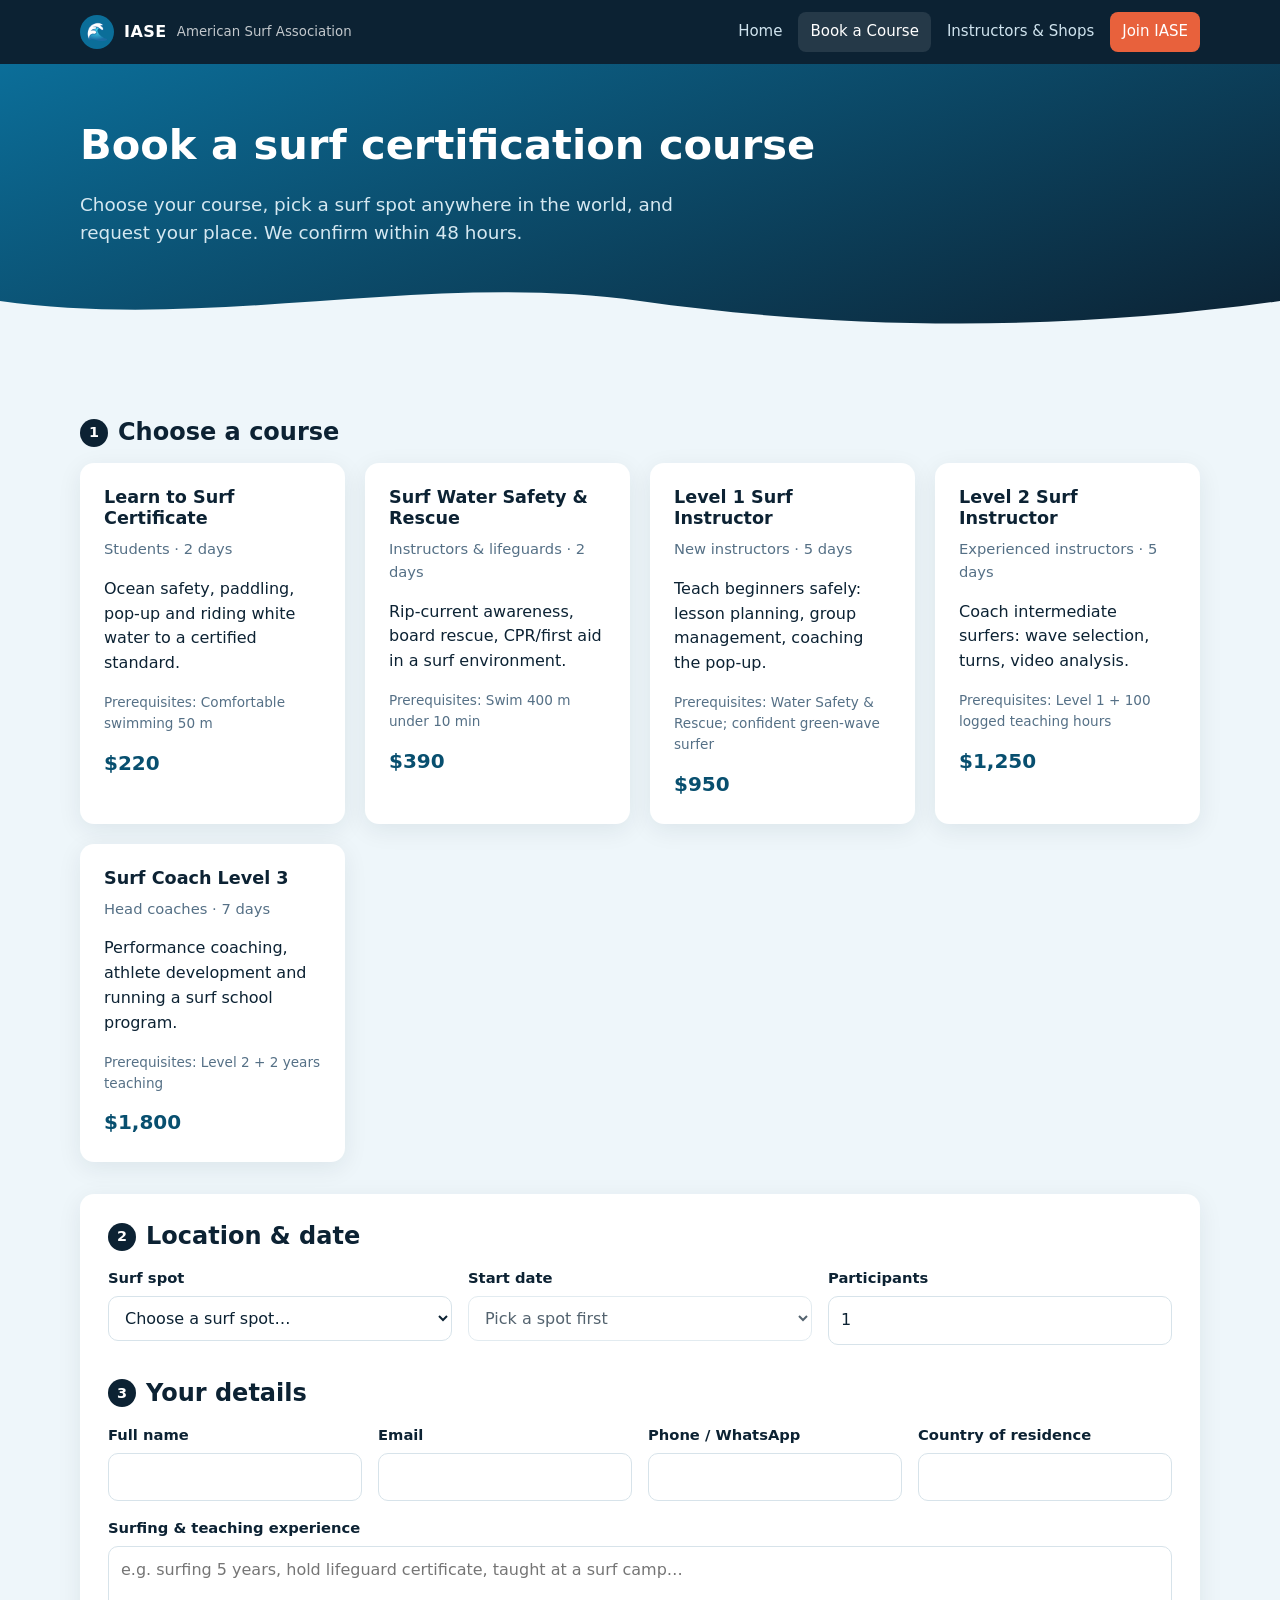
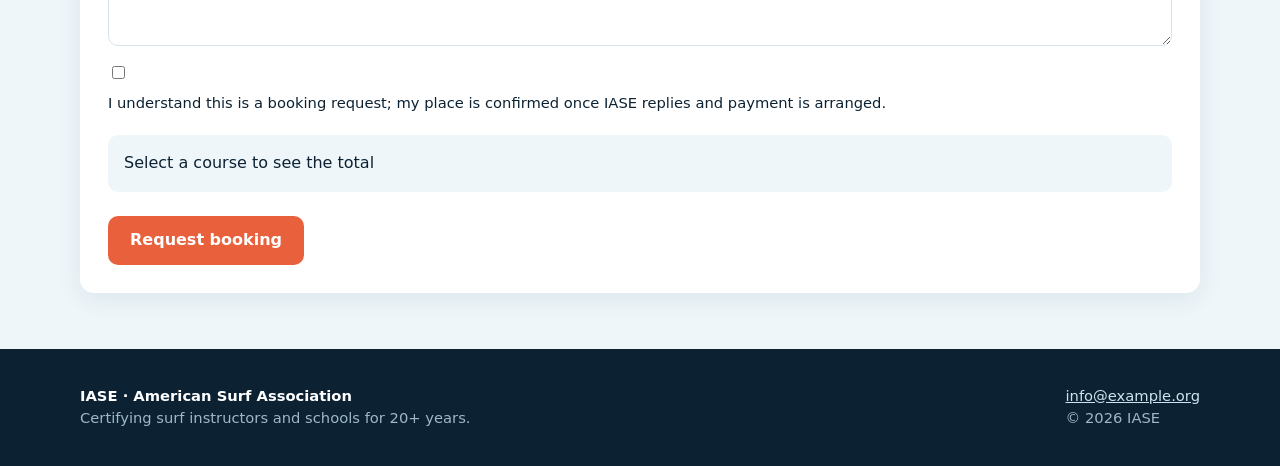
==== courses.html @ b3099d08 "Add IASE website: course booking, global directory, join forms Static site with certification course" ====
<!doctype html>
<html lang="en">
<head>
  <meta charset="utf-8">
  <meta name="viewport" content="width=device-width, initial-scale=1">
  <title>Book a Course · IASE</title>
  <meta name="description" content="Book an IASE surf certification course at surf spots worldwide.">
  <link rel="stylesheet" href="css/styles.css">
</head>
<body data-page="courses">
  <header class="site-header" id="site-header"></header>

  <main>
    <div class="hero page-hero">
      <div class="container">
        <h1>Book a surf certification course</h1>
        <p>Choose your course, pick a surf spot anywhere in the world, and request your place. We confirm within 48 hours.</p>
      </div>
    </div>

    <section>
      <div class="container">
        <form id="booking-form" novalidate>
          <h2 class="step-title"><span>1</span> Choose a course</h2>
          <div class="grid" id="course-list"></div>

          <div class="form-card" style="margin-top:32px">
            <h2 class="step-title" style="margin-top:0"><span>2</span> Location &amp; date</h2>
            <div class="form-grid">
              <div class="field">
                <label for="spot">Surf spot</label>
                <select id="spot" name="spot" required></select>
                <span class="hint" id="spot-info"></span>
              </div>
              <div class="field">
                <label for="session">Start date</label>
                <select id="session" name="session" required></select>
              </div>
              <div class="field">
                <label for="participants">Participants</label>
                <input id="participants" name="participants" type="number" min="1" max="12" value="1" required>
              </div>
            </div>

            <h2 class="step-title"><span>3</span> Your details</h2>
            <div class="form-grid">
              <div class="field"><label for="name">Full name</label><input id="name" name="name" autocomplete="name" required></div>
              <div class="field"><label for="email">Email</label><input id="email" name="email" type="email" autocomplete="email" required></div>
              <div class="field"><label for="phone">Phone / WhatsApp</label><input id="phone" name="phone" type="tel" autocomplete="tel"></div>
              <div class="field"><label for="country">Country of residence</label><input id="country" name="country" autocomplete="country-name" required></div>
              <div class="field full"><label for="experience">Surfing &amp; teaching experience</label><textarea id="experience" name="experience" placeholder="e.g. surfing 5 years, hold lifeguard certificate, taught at a surf camp…"></textarea></div>
              <label class="check field full"><input type="checkbox" name="agree" value="yes" required> I understand this is a booking request; my place is confirmed once IASE replies and payment is arranged.</label>
            </div>

            <div class="summary">
              <div id="summary-text"></div>
              <div class="price" id="summary-total"></div>
            </div>
            <div class="btn-row"><button class="btn btn-primary" type="submit">Request booking</button></div>
            <div class="form-result" id="form-result" aria-live="polite"></div>
          </div>
        </form>
      </div>
    </section>
  </main>

  <footer class="site-footer" id="site-footer"></footer>
  <script src="js/config.js"></script>
  <script src="data/data.js"></script>
  <script src="js/app.js"></script>
</body>
</html>
---- css/styles.css ----
:root {
  --ink: #0c2233;
  --muted: #557086;
  --ocean: #0b6e99;
  --ocean-dark: #084f6f;
  --sand: #f6efe3;
  --foam: #eef6fa;
  --coral: #e8613c;
  --line: #d7e3ea;
  --card: #ffffff;
  --radius: 14px;
  --shadow: 0 6px 24px rgba(12, 34, 51, 0.08);
}

* { box-sizing: border-box; }
html { scroll-behavior: smooth; }
body {
  margin: 0;
  font-family: "Inter", system-ui, -apple-system, "Segoe UI", Roboto, sans-serif;
  color: var(--ink);
  background: var(--foam);
  line-height: 1.55;
}
a { color: var(--ocean); }
img { max-width: 100%; }
h1, h2, h3 { line-height: 1.2; margin: 0 0 .5em; }
.container { width: min(1120px, 100% - 32px); margin-inline: auto; }

/* Header */
.site-header { background: var(--ink); color: #fff; position: sticky; top: 0; z-index: 1000; }
.site-header .container { display: flex; align-items: center; justify-content: space-between; gap: 16px; min-height: 64px; flex-wrap: wrap; }
.brand { color: #fff; text-decoration: none; font-weight: 800; letter-spacing: .5px; display: flex; align-items: center; gap: 10px; }
.brand small { font-weight: 400; opacity: .75; letter-spacing: 0; }
.brand-mark { width: 34px; height: 34px; border-radius: 50%; background: var(--ocean); display: grid; place-items: center; font-size: 18px; }
.nav { display: flex; gap: 4px; flex-wrap: wrap; }
.nav a { color: #cfe3ee; text-decoration: none; padding: 8px 12px; border-radius: 8px; font-size: 15px; }
.nav a:hover, .nav a[aria-current="page"] { background: rgba(255,255,255,.1); color: #fff; }
.nav a.cta { background: var(--coral); color: #fff; }

/* Hero */
.hero { background: linear-gradient(160deg, #0b6e99 0%, #0c2233 100%); color: #fff; padding: 88px 0 72px; position: relative; overflow: hidden; }
.hero::after { content: ""; position: absolute; left: 0; right: 0; bottom: -1px; height: 60px;
  background: url("data:image/svg+xml,%3Csvg xmlns='http://www.w3.org/2000/svg' viewBox='0 0 1440 60' preserveAspectRatio='none'%3E%3Cpath d='M0 30 C240 60 480 0 720 30 S1200 60 1440 30 V60 H0Z' fill='%23eef6fa'/%3E%3C/svg%3E") no-repeat bottom/100% 100%; }
.hero h1 { font-size: clamp(2rem, 5vw, 3.4rem); max-width: 760px; }
.hero p { font-size: 1.15rem; max-width: 640px; color: #d5e8f1; }
.page-hero { padding: 56px 0 64px; }
.page-hero h1 { font-size: clamp(1.8rem, 4vw, 2.6rem); }

.btn { display: inline-block; border: 0; cursor: pointer; padding: 12px 22px; border-radius: 10px; font: inherit; font-weight: 600; text-decoration: none; }
.btn-primary { background: var(--coral); color: #fff; }
.btn-primary:hover { filter: brightness(1.08); }
.btn-ghost { background: rgba(255,255,255,.12); color: #fff; }
.btn-outline { background: transparent; color: var(--ocean); border: 1.5px solid var(--ocean); }
.btn:disabled { opacity: .5; cursor: not-allowed; }
.btn-row { display: flex; gap: 12px; flex-wrap: wrap; margin-top: 24px; }

/* Sections & grids */
section { padding: 56px 0; }
.section-head { display: flex; justify-content: space-between; align-items: end; gap: 16px; flex-wrap: wrap; margin-bottom: 24px; }
.section-head p { color: var(--muted); margin: 0; max-width: 620px; }
.grid { display: grid; gap: 20px; grid-template-columns: repeat(auto-fill, minmax(260px, 1fr)); }
.card { background: var(--card); border-radius: var(--radius); box-shadow: var(--shadow); padding: 22px; position: relative; }
.card h3 { font-size: 1.1rem; }
.card .meta { color: var(--muted); font-size: .92rem; }
.card.selectable { cursor: pointer; border: 2px solid transparent; transition: border-color .15s, transform .15s; }
.card.selectable:hover { transform: translateY(-2px); }
.card.selected { border-color: var(--ocean); }
.price { font-weight: 800; font-size: 1.25rem; color: var(--ocean-dark); }
.tags { display: flex; flex-wrap: wrap; gap: 6px; margin-top: 10px; }
.tag { background: var(--foam); color: var(--ocean-dark); border-radius: 999px; padding: 3px 10px; font-size: .8rem; }
.badge-sample { position: absolute; top: 12px; right: 12px; background: #fff4d6; color: #8a5a00; font-size: .7rem; font-weight: 700; padding: 2px 8px; border-radius: 6px; text-transform: uppercase; letter-spacing: .4px; }

.stats { display: grid; grid-template-columns: repeat(auto-fit, minmax(160px, 1fr)); gap: 16px; margin-top: -40px; position: relative; z-index: 2; }
.stat { background: #fff; border-radius: var(--radius); box-shadow: var(--shadow); padding: 20px; text-align: center; }
.stat strong { display: block; font-size: 2rem; color: var(--ocean); }
.stat span { color: var(--muted); font-size: .9rem; }

.band { background: var(--sand); }
.steps { counter-reset: step; display: grid; gap: 16px; grid-template-columns: repeat(auto-fit, minmax(220px, 1fr)); }
.steps .card::before { counter-increment: step; content: counter(step); display: grid; place-items: center; width: 34px; height: 34px; border-radius: 50%; background: var(--ocean); color: #fff; font-weight: 700; margin-bottom: 12px; }

/* Forms */
.form-card { background: #fff; border-radius: var(--radius); box-shadow: var(--shadow); padding: 28px; }
.form-grid { display: grid; gap: 16px; grid-template-columns: repeat(auto-fit, minmax(240px, 1fr)); }
.field { display: flex; flex-direction: column; gap: 6px; }
.field.full { grid-column: 1 / -1; }
label { font-weight: 600; font-size: .92rem; }
input, select, textarea { font: inherit; padding: 11px 12px; border: 1.5px solid var(--line); border-radius: 10px; background: #fff; color: var(--ink); width: 100%; }
input:focus, select:focus, textarea:focus { outline: none; border-color: var(--ocean); box-shadow: 0 0 0 3px rgba(11,110,153,.15); }
textarea { min-height: 100px; resize: vertical; }
.check { display: flex; gap: 10px; align-items: flex-start; font-weight: 400; }
.check input { width: auto; margin-top: 4px; }
.hint { color: var(--muted); font-size: .85rem; }
.step-title { display: flex; align-items: center; gap: 10px; margin: 32px 0 16px; }
.step-title span { background: var(--ink); color: #fff; width: 28px; height: 28px; border-radius: 50%; display: grid; place-items: center; font-size: .9rem; }

.summary { background: var(--foam); border-radius: 10px; padding: 16px; display: flex; justify-content: space-between; align-items: center; gap: 12px; flex-wrap: wrap; margin-top: 20px; }
.notice { border-radius: 10px; padding: 16px 18px; margin-top: 20px; }
.notice.ok { background: #e3f6ea; color: #14532d; }
.notice.warn { background: #fff4d6; color: #6b4500; }
.notice.err { background: #fde4dd; color: #7a1d06; }

.tabs { display: inline-flex; background: #fff; border-radius: 12px; padding: 4px; box-shadow: var(--shadow); margin-bottom: 20px; }
.tabs button { border: 0; background: transparent; padding: 10px 18px; border-radius: 9px; font: inherit; font-weight: 600; color: var(--muted); cursor: pointer; }
.tabs button.active { background: var(--ocean); color: #fff; }

/* Directory */
#map { height: 440px; border-radius: var(--radius); box-shadow: var(--shadow); z-index: 1; }
.filters { display: grid; gap: 12px; grid-template-columns: 2fr 1fr 1fr; margin: 24px 0; }
.result-count { color: var(--muted); margin-bottom: 12px; }
.empty { text-align: center; color: var(--muted); padding: 40px; }

/* Footer */
.site-footer { background: var(--ink); color: #9fb7c6; padding: 36px 0; font-size: .92rem; }
.site-footer .container { display: flex; justify-content: space-between; gap: 16px; flex-wrap: wrap; }
.site-footer a { color: #cfe3ee; }

@media (max-width: 720px) {
  .filters { grid-template-columns: 1fr; }
  .hero { padding: 56px 0 64px; }
  .site-header .container { padding: 10px 0; }
  #map { height: 320px; }
}
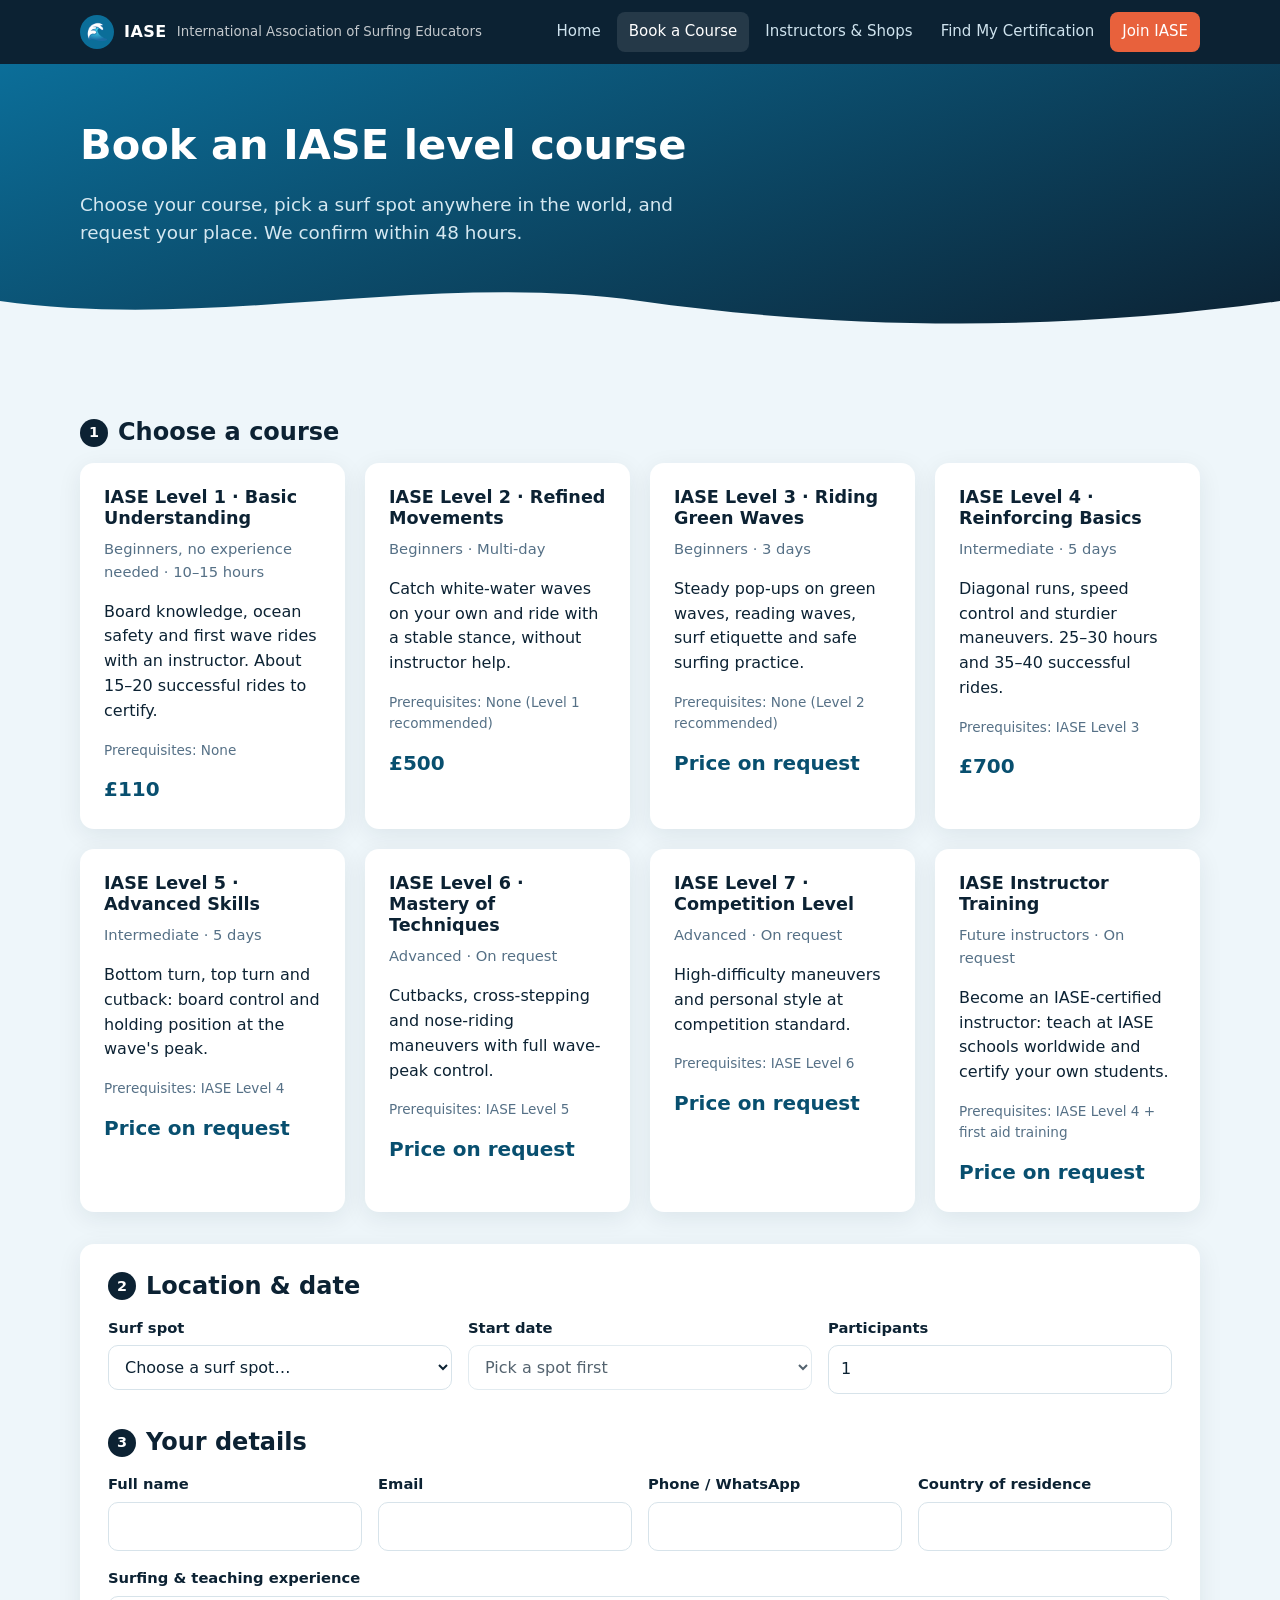
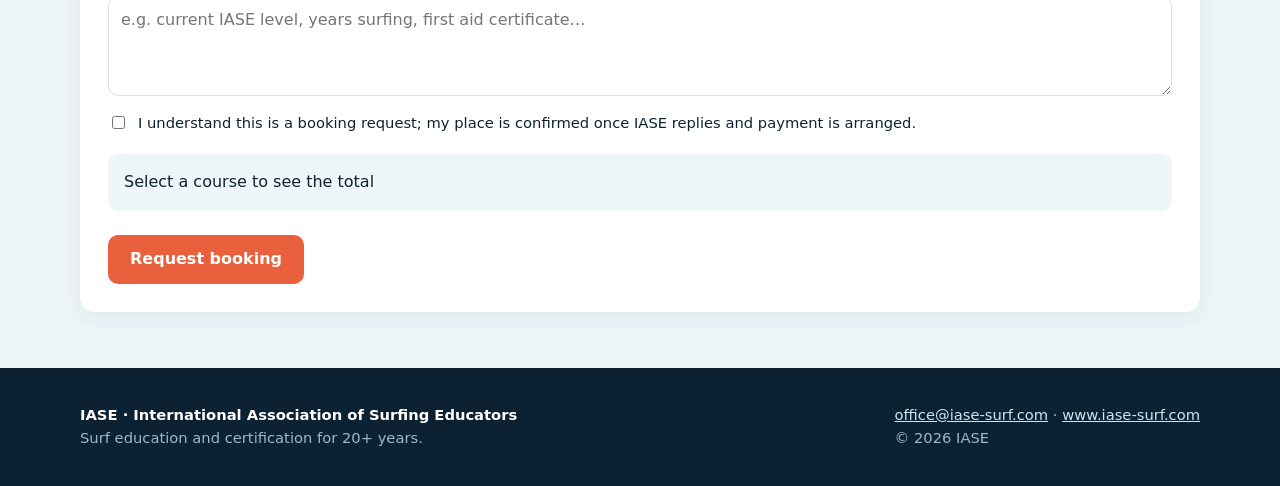
==== commit c0f13eb8: "Align site with iase-surf.com: real name, contact, IASE levels 1-7 Use the association's published n" ====
--- a/courses.html
+++ b/courses.html
@@ -13,7 +13,7 @@
   <main>
     <div class="hero page-hero">
       <div class="container">
-        <h1>Book a surf certification course</h1>
+        <h1>Book an IASE level course</h1>
         <p>Choose your course, pick a surf spot anywhere in the world, and request your place. We confirm within 48 hours.</p>
       </div>
     </div>
@@ -48,7 +48,7 @@
               <div class="field"><label for="email">Email</label><input id="email" name="email" type="email" autocomplete="email" required></div>
               <div class="field"><label for="phone">Phone / WhatsApp</label><input id="phone" name="phone" type="tel" autocomplete="tel"></div>
               <div class="field"><label for="country">Country of residence</label><input id="country" name="country" autocomplete="country-name" required></div>
-              <div class="field full"><label for="experience">Surfing &amp; teaching experience</label><textarea id="experience" name="experience" placeholder="e.g. surfing 5 years, hold lifeguard certificate, taught at a surf camp…"></textarea></div>
+              <div class="field full"><label for="experience">Surfing &amp; teaching experience</label><textarea id="experience" name="experience" placeholder="e.g. current IASE level, years surfing, first aid certificate…"></textarea></div>
               <label class="check field full"><input type="checkbox" name="agree" value="yes" required> I understand this is a booking request; my place is confirmed once IASE replies and payment is arranged.</label>
             </div>
 
--- a/css/styles.css
+++ b/css/styles.css
@@ -90,6 +90,7 @@
 textarea { min-height: 100px; resize: vertical; }
 .check { display: flex; gap: 10px; align-items: flex-start; font-weight: 400; }
 .check input { width: auto; margin-top: 4px; }
+.field.check { flex-direction: row; }
 .hint { color: var(--muted); font-size: .85rem; }
 .step-title { display: flex; align-items: center; gap: 10px; margin: 32px 0 16px; }
 .step-title span { background: var(--ink); color: #fff; width: 28px; height: 28px; border-radius: 50%; display: grid; place-items: center; font-size: .9rem; }
